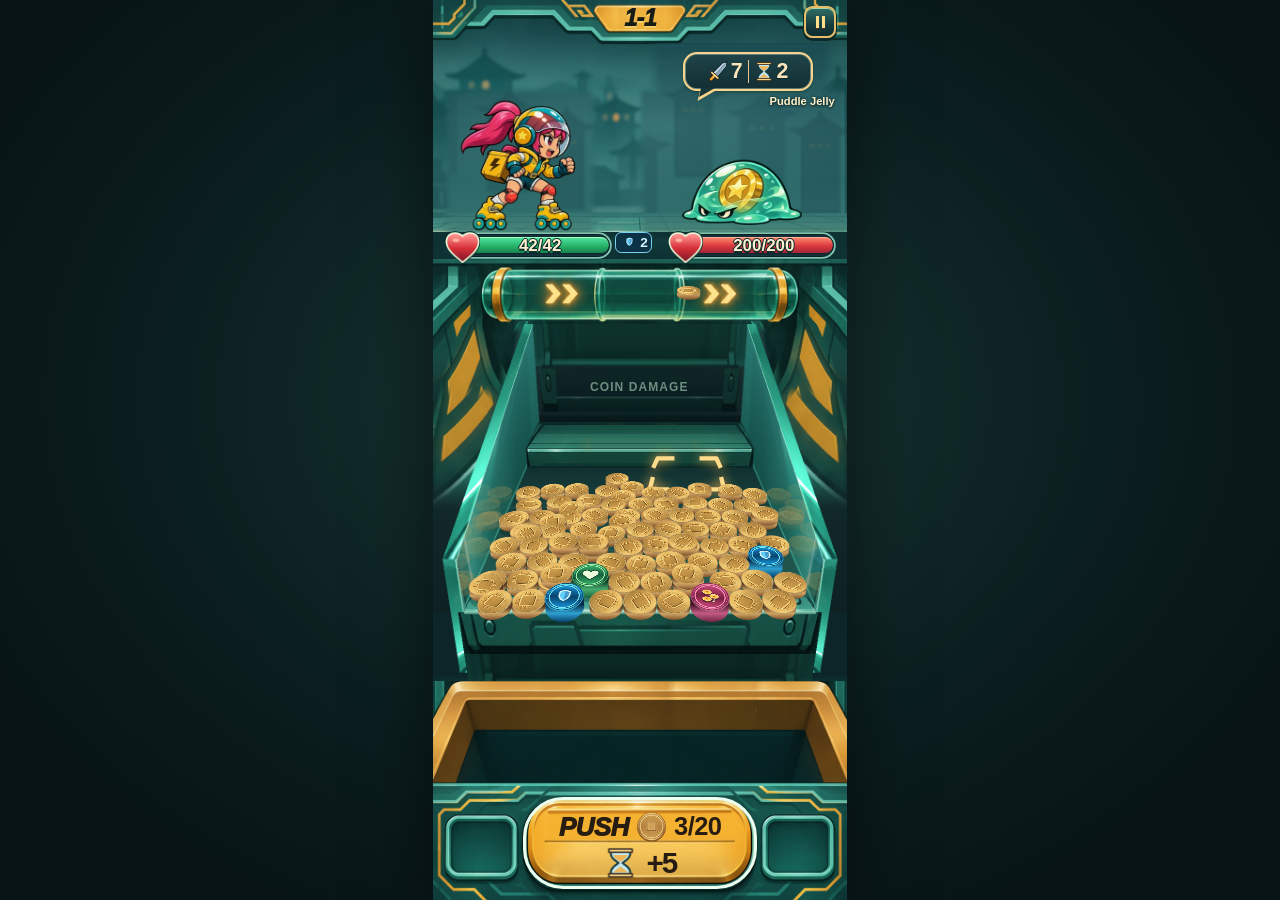
==== game/index.html @ 8923bd0d "Publish playable Jade Circuit prototype" ====
<!doctype html>
<html lang="en">
<head>
  <meta charset="utf-8">
  <meta name="viewport" content="width=device-width, initial-scale=1, viewport-fit=cover">
  <meta name="theme-color" content="#08282b">
  <title>Jade Circuit</title>
  <link rel="stylesheet" href="styles/frame.css">
  <link rel="stylesheet" href="styles/jade.css">
  <link rel="preload" as="image" href="assets/courier-running.webp" media="(prefers-reduced-motion: no-preference)">
  <script defer src="src/audio.js" data-music="tecnological_messup_v2_0"></script>
  <script defer src="src/board/board.js"></script>
  <script defer src="src/gear.js"></script>
  <script defer src="src/combat/combat.js"></script>
  <script defer src="src/talents.js"></script>
  <script defer src="src/loadout.js"></script>
  <script defer src="src/session.js"></script>
  <script defer src="src/view/jade-view.js"></script>
  <script defer src="src/main.js"></script>
</head>
<body>
  <div class="game-frame run-frame">
    <main id="game" aria-label="Jade Circuit coin pusher"></main>
    <button class="jade-pause" type="button" aria-label="Pause run" aria-haspopup="dialog" aria-controls="pause-panel" disabled>
      <span aria-hidden="true"></span>
    </button>
    <dialog id="pause-panel" aria-labelledby="pause-title">
      <header><h2 id="pause-title">Run paused</h2></header>
      <div class="pause-actions">
        <button class="pause-resume" type="button" autofocus>Resume run</button>
        <button type="button" data-sound-toggle aria-label="Game sound" aria-pressed="true">Sound on</button>
        <button class="pause-restart" type="button">Restart run</button>
        <a href="home.html">Return to homepage</a>
      </div>
    </dialog>
    <div class="run-loading" role="status" aria-label="Entering Jade Circuit" hidden>
      <div class="coin-rain" aria-hidden="true">
        <i style="--x: 4%; --size: 8cqw; --delay: 0ms; --fall: 1.1s; --drift: 5cqw"></i>
        <i style="--x: 53%; --size: 10cqw; --delay: 40ms; --fall: 0.95s; --drift: -4cqw"></i>
        <i style="--x: 28%; --size: 6cqw; --delay: 75ms; --fall: 1.22s; --drift: 6cqw"></i>
        <i style="--x: 79%; --size: 7cqw; --delay: 120ms; --fall: 1.07s; --drift: -5cqw"></i>
        <i style="--x: 15%; --size: 12cqw; --delay: 195ms; --fall: 0.98s; --drift: 4cqw"></i>
        <i style="--x: 64%; --size: 8cqw; --delay: 250ms; --fall: 1.15s; --drift: 7cqw"></i>
        <i style="--x: 92%; --size: 6cqw; --delay: 310ms; --fall: 1.02s; --drift: -3cqw"></i>
        <i style="--x: 38%; --size: 10cqw; --delay: 345ms; --fall: 0.94s; --drift: -5cqw"></i>
        <i style="--x: 72%; --size: 12cqw; --delay: 410ms; --fall: 1.14s; --drift: 4cqw"></i>
        <i style="--x: 7%; --size: 7cqw; --delay: 460ms; --fall: 0.99s; --drift: 7cqw"></i>
        <i style="--x: 46%; --size: 6cqw; --delay: 520ms; --fall: 1.08s; --drift: -4cqw"></i>
        <i style="--x: 84%; --size: 9cqw; --delay: 580ms; --fall: 0.96s; --drift: -4cqw"></i>
      </div>
      <span class="loading-caption" aria-hidden="true">Ready to push...</span>
      <b class="loading-percent" aria-hidden="true">0%</b>
    </div>
  </div>
  <noscript>Enable JavaScript to play Jade Circuit.</noscript>
</body>
</html>
---- game/styles/frame.css ----
body {
  --usable-height: calc(100vh - env(safe-area-inset-top) - env(safe-area-inset-bottom));
  display: grid;
  grid-template: minmax(0, 1fr) / minmax(0, 1fr);
  place-items: center;
  box-sizing: border-box;
  height: 100vh;
  margin: 0;
  padding: env(safe-area-inset-top) env(safe-area-inset-right) env(safe-area-inset-bottom) env(safe-area-inset-left);
}

@supports (height: 100dvh) {
  body {
    --usable-height: calc(100dvh - env(safe-area-inset-top) - env(safe-area-inset-bottom));
    height: 100dvh;
  }
}

.game-frame {
  position: relative;
  --cabinet-ratio: 440 / 956;
  width: min(100%, calc(var(--usable-height) * var(--cabinet-ratio)), 495px);
  aspect-ratio: var(--cabinet-ratio);
}
---- game/styles/jade.css ----
:root {
  color-scheme: dark;
  font-family: 'Trebuchet MS', Arial, sans-serif;
  background: #081618;
}

body:has(#game) {
  overflow: hidden;
  background: radial-gradient(ellipse at 50% 44%, #193835, #0b1e1f 52%, #081416 83%);
}

#game {
  height: 100%;
  box-shadow: 0 0 4rem #0008;
}

.jade-cabinet {
  position: relative;
  height: 100%;
  isolation: isolate;
  overflow: hidden;
  container-type: inline-size;
  background: #0e3134;
  color: #fff1cf;
  user-select: none;
  -webkit-user-select: none;
}

.jade-art, .jade-fighter, .jade-playfield { position: absolute; pointer-events: none; }
.jade-art { inset-inline: 0; background-size: 100% 100%; }
.jade-arena { top: 4.6025%; height: 21.1297%; background-image: url('../assets/arena.png'); }
.jade-crown { top: 0; height: 4.8117%; background-image: url('../assets/crown.png'); }
.jade-feeder { top: 28.7657%; height: 7.3222%; background-image: url('../assets/feeder.png'); }
.jade-walls { top: 35.8787%; height: 39.8536%; background-image: url('../assets/cabinet-shell.png'); }
.jade-trough { top: 75.6276%; height: 11.8201%; background-image: url('../assets/trough.png'); }
.jade-controls { top: 87.3431%; height: 12.6569%; z-index: 3; background-image: url('../assets/controls.png'); }
.jade-playfield { inset: 0; width: 100%; height: 100%; z-index: 2; }

.jade-stage {
  position: absolute;
  inset: .58% 38.8% auto;
  text-align: center;
  font-size: 5.65cqw;
  color: #171c16;
  font-weight: 1000;
  font-style: italic;
  letter-spacing: -.03em;
  line-height: 1.17;
  text-shadow: 0 .07em #fff2a463;
}

.jade-fighter { object-fit: contain; transform-origin: 50% 93%; }
.jade-courier { top: 10.6695%; left: 4.5455%; width: 32.7273%; aspect-ratio: 1; }
.jade-courier img { display: block; width: 100%; height: 100%; }
.jade-courier.jade-fighter-out { background: url('../assets/courier-still.webp') center / contain no-repeat; }
.jade-courier.jade-fighter-out img { visibility: hidden; }
.jade-qilin { top: 10.7741%; left: 52.2727%; width: 45.9091%; }
.jade-fighter-out { opacity: .66; filter: saturate(.53); }

/* Mirror the next stretch of skyline to join the rooftops at the seam. */
.jade-arena::after {
  content: '';
  position: absolute;
  inset: 0 -100% 0 100%;
  background: inherit;
  transform: scaleX(-1);
}
.jade-stage-two .jade-arena { transform: translateX(-100%); }
.jade-arriving-qilin { display: none; top: 10.7741%; left: 52.2727%; width: 45.9091%; }
.jade-small-monster { left: 60%; top: 12%; width: 29%; height: 13%; object-position: center bottom; }
.jade-horn-light { top: 10.7741%; left: 52.2727%; width: 45.9091%; filter: brightness(1.9) saturate(1.8); clip-path: polygon(10% 30%, 13% 20%, 30% 8%, 41% 0, 37% 12%, 25% 24%, 19% 31%); mask-image: linear-gradient(110deg, black calc(44% - var(--unlit) * .5), transparent calc(51% - var(--unlit) * .5)); }
.jade-enemy-caption { position: absolute; top: 10.55%; right: 3%; max-width: 49%; color: #fff2cb; font-weight: bold; font-size: 2.7cqw; text-shadow: 0 1px 3px #102a2a, 0 0 3px #102a2a; }
.jade-travelling .jade-enemy-caption, .jade-travelling .jade-horn-light { visibility: hidden; }
.jade-board-shake { animation: jade-board-jolt .4s ease-out; }
@keyframes jade-board-jolt { 15%, 55% { transform: translateX(-1.2%); } 35%, 75% { transform: translateX(1%); } }
@media (prefers-reduced-motion: reduce) { .jade-board-shake { animation: none; } }
.jade-travelling { --journey-time: 1.55s; }
.jade-travelling .jade-arena { animation: jade-scroll-road var(--journey-time) ease-in-out both; }
.jade-travelling .jade-courier { animation: jade-skate var(--journey-time) ease-in-out both; }
.jade-travelling .jade-qilin { animation: jade-leave-enemy var(--journey-time) ease-out both; }
.jade-travelling .jade-arriving-qilin { display: block; animation: jade-arrive var(--journey-time) ease-out both; }
.jade-travelling :is(.jade-enemy-health, .jade-intent, .jade-readiness) { visibility: hidden; }

@keyframes jade-scroll-road {
  0%, 8% { transform: translateX(0); }
  94%, 100% { transform: translateX(-100%); }
}
@keyframes jade-skate {
  0%, 100% { transform: none; }
  48% { transform: translateX(42%); }
}
@keyframes jade-leave-enemy {
  from { opacity: .66; }
  23%, to { opacity: 0; transform: translate(-14%, 6%) rotate(6deg); }
}
@keyframes jade-arrive {
  0%, 54% { transform: translateX(115%); }
  94%, 100% { transform: none; }
}
@media (prefers-reduced-motion: reduce) {
  .jade-travelling { --journey-time: .25s; }
  .jade-travelling :is(.jade-arena, .jade-courier, .jade-qilin) { animation: none; }
  .jade-travelling .jade-qilin { visibility: hidden; }
  .jade-travelling .jade-arriving-qilin { animation-name: jade-fade-in; }
}
@keyframes jade-fade-in {
  from { opacity: 0; }
  to { opacity: 1; }
}

.jade-vitals {
  position: absolute;
  inset: 25.6276% 2.8% auto;
  height: 3.1381%;
  display: flex;
  justify-content: space-between;
  background: linear-gradient(180deg, transparent 15%, #17444377 35%, transparent 90%);
  z-index: 3;
}

.jade-health { width: 42.8%; position: relative; }
.jade-health > img { position: absolute; inset: -4% auto auto 0; width: 21%; z-index: 1; }
.jade-health-track {
  position: absolute;
  inset: 12% 1% 8% 9%;
  display: grid;
  place-items: center;
  overflow: hidden;
  isolation: isolate;
  background: #0d292e;
  border: .47cqw solid #071e24;
  border-radius: 999px;
  box-shadow: 0 0 0 .42cqw #81c5af, inset 0 0 0 .4cqw #15313a, 0 .52cqw .52cqw #071d24aa;
  font-size: 4.1cqw;
  font-weight: 900;
  line-height: 1;
  text-shadow: 0 .1em #092b2c, 0 -.055em #092b2c, -.06em 0 #092b2c, .06em 0 #092b2c;
}
.jade-health-track span { position: relative; padding-left: 7%; }
.jade-health-fill {
  position: absolute;
  inset: 11% auto 11% 0;
  box-sizing: border-box;
  width: var(--health, 0%);
  border-radius: 999px;
  border-block-start: .2cqw solid #9dffba;
  background: linear-gradient(#50df9e, #29b86d 48%, #18824d);
  transition: width 180ms ease;
}
.jade-enemy-health .jade-health-fill { border-block-start-color: #ffb29c; background: linear-gradient(#ff8269, #da3b40 52%, #a42436); }
.jade-shield {
  position: absolute;
  left: 43.7%;
  top: 5%;
  display: flex;
  align-items: center;
  gap: .12em;
  min-width: 7.8%;
  justify-content: center;
  padding: 0 .5cqw;
  background: #0b3247e8;
  border: .28cqw solid #7ad3ef;
  border-radius: 1.5cqw;
  color: #d8f5ff;
  font-size: 3.3cqw;
  font-weight: 900;
  white-space: nowrap;
}
.jade-shield img { width: 4.6cqw; }

.jade-intent {
  position: absolute;
  top: 5.75%;
  right: 8.15%;
  min-width: 31.55%;
  height: 4.4%;
  box-sizing: border-box;
  display: flex;
  align-items: center;
  justify-content: center;
  gap: .54cqw;
  padding: 0 1.55cqw;
  border: .58cqw solid #f8d38a;
  border-radius: 3.4cqw;
  background: linear-gradient(#1e4348, #122f34);
  box-shadow: inset 0 0 0 .2cqw #75918b, 0 .35cqw .6cqw #09282c6b;
  color: #fae4b9;
  font-size: 5.15cqw;
  font-weight: 900;
  line-height: 1;
  font-variant-numeric: tabular-nums;
  text-shadow: 0 .065em #0b252b;
}
.jade-intent::before, .jade-intent::after { content: ''; position: absolute; left: 11%; top: 100%; }
.jade-intent::before { border: solid transparent; border-width: 2.9cqw 4.5cqw 0 0; border-top-color: #f8d38a; transform: skewX(-13deg); }
.jade-intent::after { left: 12.1%; top: 96%; border: solid transparent; border-width: 2.25cqw 3.6cqw 0 0; border-top-color: #17383b; transform: skewX(-13deg); }
.jade-intent img { height: 72%; width: 5cqw; object-fit: contain; }
.jade-intent i { height: 64%; width: .3cqw; background: #e7c78b; margin: 0 .65cqw; }
.jade-intent-soon { background: linear-gradient(#78443a, #442825); border-color: #ffda8b; }
.jade-intent-soon::after { border-top-color: #482b29; }

.jade-readiness { position: absolute; inset: 11% 50% 74% 5%; pointer-events: none; z-index: 2; }
.jade-readiness::after { content: ''; position: absolute; opacity: 0; }
.jade-readiness[data-attack='railgun']::after, .jade-readiness[data-attack='railgun-spent']::after {
  opacity: 1;
  top: 51%; left: 69%; width: 22%; height: 7%;
  border-radius: 999px;
  background: linear-gradient(#f1feff, #61dfff);
  border: 1px solid #192d46;
  box-shadow: 0 0 1.7cqw #36d6ff, inset 0 -.6cqw #1888ed;
  transform: rotate(-9deg);
}
.jade-readiness[data-attack='railgun-spent']::after { box-shadow: inset 0 -.6cqw #167d9d; opacity: .56; }
.jade-readiness[data-attack='orbit']::after {
  opacity: 1;
  width: 19%; height: 8%; top: 17%; left: 68%;
  border-radius: 100%;
  background: radial-gradient(ellipse, #122b32 23%, #f4d072 29%, #69fff1 45%, #235a79 58%, #9df9fe 70%);
  box-shadow: 0 0 1.4cqw #a4ffed;
  animation: jade-orbit-ready 1.4s ease-in-out infinite alternate;
}
.jade-readiness[data-attack='counter']::after {
  opacity: 1;
  top: 66%; left: 70%; width: 39%; height: 5%;
  border-radius: 0 70% 18% 0;
  transform: rotate(-40deg);
  background: #e5fdff;
  box-shadow: 0 0 .7cqw #c3fcff, 0 0 1.8cqw .45cqw #48eaf0;
}

.jade-push {
  position: absolute;
  z-index: 4;
  top: 88.88%;
  left: 22.5%;
  width: 55%;
  height: 9.6%;
  display: grid;
  grid-template-rows: 1fr .9fr;
  place-items: center;
  padding: 1.8% 1% 1.45%;
  border: 0;
  border-radius: 9cqw;
  background: transparent;
  color: #271c11;
  font: inherit;
  font-weight: 900;
  font-variant-numeric: tabular-nums;
  letter-spacing: -.035em;
  line-height: 1;
  cursor: pointer;
  touch-action: none;
  -webkit-tap-highlight-color: transparent;
}
.jade-push-main, .jade-push-income { display: flex; align-items: center; justify-content: center; gap: .33em; white-space: nowrap; }
.jade-push-main { font-size: var(--push-main-size, 6.15cqw); }
.jade-push-main strong { font-size: 1.02em; font-weight: 1000; font-style: italic; }
.jade-push-main img { width: 1.12em; height: 1.12em; filter: drop-shadow(0 .06em #86541d); }
.jade-push-income { font-size: 7.15cqw; letter-spacing: -.07em; }
.jade-push-income img { width: 1.11em; height: 1.11em; }
.jade-push:hover:not([aria-disabled='true']) { background-color: #fff5be25; }
.jade-push:focus-visible { outline: .75cqw solid #edfff0; outline-offset: .17cqw; }
.jade-push[aria-disabled='true'] { cursor: default; }
.jade-cabinet[data-phase='inserting'] .jade-push { box-shadow: inset 0 1.5cqw 3cqw #9a491663, inset 0 0 0 .55cqw #fff0b08c; background-color: #87401330; }

.jade-tally {
  position: absolute;
  z-index: 4;
  top: 40.15%;
  left: 28.9%;
  width: 41.8%;
  height: 5.65%;
  display: grid;
  align-items: center;
  overflow: hidden;
  box-sizing: border-box;
  border-radius: .7cqw;
  background: radial-gradient(circle at 50% 35%, #1a3e3d54, #041b2080);
  color: #fed989;
  font-variant-numeric: tabular-nums;
  white-space: nowrap;
  pointer-events: none;
  text-align: center;
}
.jade-tally[data-state='idle'] { background: transparent; }
.jade-tally-idle, .jade-tally-operands span, .jade-tally-equation {
  font-size: 2.9cqw;
  font-weight: 900;
  letter-spacing: .09em;
  line-height: 1;
}
.jade-tally-idle { display: none; color: #a2c8b2; opacity: .65; }
.jade-tally[data-state='idle'] .jade-tally-idle { display: block; }
.jade-tally-operands, .jade-tally-result { display: none; }
.jade-tally[data-state='counting'] .jade-tally-operands,
.jade-tally[data-state='merging'] .jade-tally-operands {
  display: grid;
  grid-template-columns: repeat(2, minmax(0, 1fr));
}
.jade-tally-operands > div { display: grid; gap: .6cqw; justify-items: center; }
.jade-tally-operands span { color: #c7dfcf; }
.jade-tally-operands strong {
  font-size: 6.45cqw;
  font-weight: 900;
  line-height: .95;
  letter-spacing: -.04em;
  text-shadow: 0 .2cqw #392622, 0 0 1.55cqw #ffb64952;
}
.jade-tally-base strong { scale: calc(1 + .13 * var(--impact, 0)); }
.jade-tally-combo strong { color: #b7f0d5; }
.jade-tally[data-tier='1.5'] .jade-tally-combo strong,
.jade-tally[data-tier='2'] .jade-tally-combo strong { color: #ffe3a1; }
.jade-tally[data-state='merging'] .jade-tally-combo strong {
  z-index: 1;
  transform: translate(var(--dock-x, 0), var(--dock-y, 0));
  color: #fff2b4;
  text-shadow: 0 .32cqw #26170c, 0 0 1.8cqw #ffd470;
}
.jade-tally[data-state='result'] .jade-tally-result {
  display: grid;
  gap: .55cqw;
  justify-items: center;
}
.jade-tally-equation { color: #dbebd8; letter-spacing: .035em; }
.jade-tally-total {
  color: #ffe8aa;
  font-size: 8.3cqw;
  font-weight: 900;
  line-height: .87;
  text-shadow: 0 .22cqw #4c321a, 0 0 1.75cqw #e3a43e88;
  animation: jade-tally-hit .24s ease-out both;
}
.jade-tally-flights { position: absolute; inset: 0; z-index: 5; pointer-events: none; }
.jade-tally-credit {
  position: absolute;
  transform: translate(-50%, -50%);
  color: #fff0a7;
  font-size: 5.5cqw;
  font-weight: 900;
  line-height: 1;
  white-space: nowrap;
  text-shadow: -.28cqw 0 #503118, .28cqw 0 #503118, 0 .34cqw #503118, 0 -.23cqw #503118, 0 0 1.65cqw #ffc653;
}
.jade-tally-credit::before {
  content: '';
  position: absolute;
  z-index: -1;
  top: 52%;
  right: 55%;
  width: 9cqw;
  height: .56cqw;
  border-radius: 99px;
  transform-origin: right center;
  transform: rotate(var(--trail-turn, 0));
  background: linear-gradient(90deg, transparent, #ffe192cc);
}

@keyframes jade-tally-hit {
  from { transform: scale(1.26); filter: brightness(1.27); }
  to { transform: scale(1); filter: brightness(1); }
}

.jade-dialog {
  position: absolute;
  z-index: 8;
  top: 47.1%;
  inset-inline: 4.8%;
  padding: 3.25cqw;
  background: linear-gradient(145deg, #183d41fc, #102b35fd 72%);
  border: .43cqw solid #87bbae;
  border-radius: 3.8cqw;
  box-shadow: 0 1.4cqw 4.5cqw #02161ce0, inset 0 0 0 .55cqw #0d262d, inset 0 .8cqw #41696096;
}
.jade-dialog h2 { margin: 0; color: #ffe0a5; font-size: 5.9cqw; line-height: 1.03; letter-spacing: -.035em; }
.jade-dialog-note { color: #9fc9c5; font-size: 3.15cqw; margin: 1.2cqw 0 2.4cqw; }
.jade-offer-list { display: grid; gap: 1.45cqw; }
.jade-offer {
  display: grid;
  grid-template-columns: 13.3cqw minmax(0, 1fr) 3.4cqw;
  align-items: center;
  width: 100%;
  min-height: 16.15cqw;
  padding: .95cqw 1.15cqw;
  gap: 2cqw;
  border: .3cqw solid #4c827d;
  border-radius: 2.35cqw;
  background: linear-gradient(128deg, #2c5557, #173944);
  color: #e9f3df;
  font: inherit;
  text-align: left;
  cursor: pointer;
  touch-action: manipulation;
}
.jade-offer:hover { background: linear-gradient(128deg, #3d696a, #245262); border-color: #8ad8c5; }
.jade-offer:focus-visible, .jade-replay:focus-visible { outline: .55cqw solid #ffe19b; outline-offset: .2cqw; }
.jade-card-description { display: grid; gap: .28cqw; }
.jade-card-description strong { color: #ffe6b1; font-size: 4.18cqw; line-height: 1.05; }
.jade-card-description small { color: #a6e8d1; font-size: 2.95cqw; font-weight: 800; }
.jade-card-description > span { font-size: 2.95cqw; color: #d6e8df; line-height: 1.13; }
.jade-card-arrow { color: #a8d3c5; font-size: 5.8cqw; }
.jade-card-art { position: relative; display: block; height: 12.8cqw; overflow: hidden; border-radius: 1.8cqw; box-shadow: inset 0 0 0 .25cqw #78d9c88c; }
.jade-card-art::before, .jade-card-art::after { content: ''; position: absolute; display: block; }
.jade-card-railgun { background: radial-gradient(ellipse at 70% 32%, #447e9e, #19364a 58%, #10252f); }
.jade-card-railgun::before { width: 81%; height: 25%; left: 14%; top: 41%; transform: rotate(-28deg); background: linear-gradient(#19447f, #e6ffff 33%, #71e6ff 57%, #2176ae); border-radius: 999px; box-shadow: 0 0 2cqw #57cfff; }
.jade-card-railgun::after { width: 38%; height: 37%; left: 12%; top: 47%; transform: rotate(-28deg); border-radius: 27% 14% 14% 20%; background: linear-gradient(#e5c177, #94734c 43%, #4e5062 49%, #172b3b); border: .22cqw solid #0a1829; }
.jade-card-orbit { background: radial-gradient(ellipse at 50% 48%, #346371, #17344a 69%); }
.jade-card-orbit::before { width: 70%; height: 39%; left: 12%; top: 32%; transform: rotate(-34deg); border-radius: 100%; background: radial-gradient(ellipse, #163f5e 28%, #62d8ce 31%, #c9fcf1 41%, #2d6582 51%, #ffda8a 64%, #5cb6c8 70%); box-shadow: 0 0 1.3cqw #73ebf0; }
.jade-card-orbit::after { width: 83%; height: 53%; left: 15%; top: 27%; transform: rotate(-40deg); border-top: .21cqw solid #9ae5ed82; border-bottom: .22cqw solid #e1fffa; border-radius: 100%; }
.jade-card-counter { background: radial-gradient(ellipse at 46% 48%, #3c8a82, #173546 67%); }
.jade-card-counter::before { width: 78%; height: 20%; left: 13%; top: 41%; transform: rotate(-43deg); border-radius: 12% 70% 12% 10%; background: linear-gradient(#90e5fa, #e7ffff 47%, #41a6cb 55%, #78fff8); box-shadow: 0 0 1.75cqw #3bd0ea; }
.jade-card-counter::after { width: 14%; height: 40%; left: 28%; top: 42%; transform: rotate(-43deg); border-radius: .3cqw; background: linear-gradient(90deg, #8e632d, #f1ba5d 40%, #fff0a1 54%, #b5823d); }
.jade-result { display: grid; gap: 2.5cqw; text-align: center; justify-items: center; inset-inline: 12%; padding: 4cqw; }
.jade-replay { min-width: 44%; padding: 2cqw 4.2cqw; border: .38cqw solid #ffe7a9; border-radius: 2cqw; color: #302719; background: linear-gradient(#ffe19a, #edae4a); font: 900 4.35cqw/1 'Trebuchet MS', Arial, sans-serif; cursor: pointer; touch-action: manipulation; }

.jade-duel-effects { position: absolute; inset: 0; z-index: 5; pointer-events: none; overflow: hidden; }
.jade-effect { position: absolute; pointer-events: none; font-weight: 900; white-space: nowrap; }
.jade-enemy-number, .jade-hero-number { top: 19%; left: 71%; color: #fff3c6; font-size: 7cqw; text-shadow: 0 .12em #6b3038, -.07em 0 #522129, .07em 0 #522129; animation: jade-float-number .85s ease-out both; }
.jade-hero-number { left: 15%; color: #ffe0c0; }
.jade-stagger-text, .jade-counter-text, .jade-orbit-text { left: 62%; top: 16.8%; font-size: 4.1cqw; color: #f7e387; }
.jade-counter-text { top: 19%; color: #e4fffe; }
.jade-orbit-text { color: #a9f9dd; }
.jade-token-result { top: 81.2%; transform: translateX(-50%); font-size: 4cqw; color: #fbd9a0; text-shadow: 0 .12em #33271e, 0 0 .3em #130f0d; animation: jade-token-float .9s ease-out both; }
.jade-token-heal { color: #abf7bf; }
.jade-token-guard { color: #b4edff; }
.jade-token-shower { color: #ffafd2; }
.jade-strike-wave, .jade-enemy-wave, .jade-counter-flash { top: 18.2%; height: 2.8%; width: 21%; border-top: .85cqw solid #fff4ba; border-radius: 50%; filter: drop-shadow(0 0 .85cqw #ffba42); animation: jade-strike-travel .34s ease-out both; }
.jade-enemy-wave { border-top-color: #ffc57c; filter: drop-shadow(0 0 .85cqw #f27e6a); animation: jade-enemy-travel .4s ease-out both; }
.jade-counter-flash { border-width: 1.25cqw; border-top-color: #d4ffff; filter: drop-shadow(0 0 1.4cqw #69fff4); }
.jade-rail-beam { top: 19.2%; left: 32%; height: 1.05%; width: 45%; border-radius: 2cqw 60% 60% 2cqw; transform-origin: left center; background: linear-gradient(#55ecff, #f0ffff 38%, #fffdec 56%, #76e2ff); box-shadow: 0 0 1.6cqw #44eafd, 0 0 3.5cqw #60c8ff; animation: jade-beam .49s ease-out both; }
.jade-blade-flight { top: 19%; width: 10%; height: 1%; border-radius: 50%; background: radial-gradient(ellipse, #234151 23%, #9ef6e1 34%, #ddfff0 48%, #fadb80 54%, #31b6c8 69%); box-shadow: 0 0 1.5cqw #7be5e1; animation: jade-blade .5s ease-out both; }
.jade-fighter-lunge { animation: jade-lunge .34s ease-out both; }
.jade-fighter-hit { animation: jade-hit .32s .12s ease-out both; }
.jade-fighter-charge { animation: jade-charge .38s ease-out both; }
.jade-fighter-recoil { animation: jade-recoil .38s .12s ease-out both; }

@keyframes jade-lunge { 46% { transform: translate(11%, -1%) rotate(-3deg); } }
@keyframes jade-hit { 45% { transform: translateX(4%); filter: brightness(1.45) saturate(.6); } }
@keyframes jade-charge { 41% { transform: translateX(-6%) rotate(2deg); } }
@keyframes jade-recoil { 47% { transform: translateX(-9%) rotate(-5deg); filter: brightness(1.3) saturate(.55); } }
@keyframes jade-orbit-ready { from { transform: translate(-100%, 0) rotate(-27deg); } to { transform: translate(40%, 165%) rotate(16deg); } }
@keyframes jade-strike-travel { from { left: 28%; opacity: 0; transform: rotate(-20deg) scale(.7); } 32% { opacity: 1; } to { left: 64%; opacity: 0; transform: rotate(-28deg) scale(1.33); } }
@keyframes jade-enemy-travel { from { left: 62%; opacity: 0; transform: rotate(19deg) scale(.7); } 40% { opacity: 1; } to { left: 15%; opacity: 0; transform: rotate(14deg) scale(1.3); } }
@keyframes jade-beam { from { opacity: 0; transform: scaleX(.04) rotate(-1deg); } 30% { opacity: 1; transform: scaleX(1) rotate(-1deg); } to { opacity: 0; transform: scale(1,.15) rotate(-1deg); } }
@keyframes jade-blade { from { left: 30%; opacity: .3; transform: rotate(-35deg); } 40% { opacity: 1; } to { left: 77%; opacity: 0; transform: translateY(-95%) rotate(45deg); } }
@keyframes jade-float-number { from { opacity: 0; transform: translateY(16%) scale(.85); } 27%, 63% { opacity: 1; } to { opacity: 0; transform: translateY(-85%); } }
@keyframes jade-token-float { from { opacity: .6; transform: translate(-50%, 10%); } 33%, 64% { opacity: 1; } to { opacity: 0; transform: translate(-50%, -155%); } }

.jade-sr { position: absolute; width: 1px; height: 1px; overflow: hidden; clip-path: inset(50%); white-space: nowrap; }
.jade-cabinet [hidden] { display: none; }

@media (prefers-reduced-motion: reduce) {
  .jade-fighter, .jade-readiness::after, .jade-tally-total { animation: none; }
  .jade-health-fill { transition: none; }
  .jade-effect { animation-duration: .28s; animation-delay: 0s; }
}

.jade-pause {
  position: absolute; z-index: 8; top: 0; right: 1.2%;
  width: max(44px, 10%); height: max(44px, 4.8%);
  display: grid; place-items: center; border: 0; padding: 0; background: transparent;
  color: #ffdf8b; cursor: pointer; touch-action: manipulation;
}
.jade-pause span {
  width: 72%; aspect-ratio: 1; box-sizing: border-box;
  display: grid; place-items: center; border: 2px solid #e6bd68; border-radius: 27%;
  background: linear-gradient(#326e67, #153c3c 62%, #0e2c31);
  box-shadow: inset 0 1px #9ad7b3, 0 2px 0 1px #0c292b;
}
.jade-pause span::before {
  content: ''; width: 32%; height: 45%; box-sizing: border-box;
  border-inline: .26em solid currentColor; filter: drop-shadow(0 1px #582e11);
}
#pause-panel {
  box-sizing: border-box; width: min(82vw, 36dvh, 350px); max-height: 90dvh;
  padding: 0; overflow: auto; border: 2px solid #cba966; border-radius: 16px;
  background: linear-gradient(145deg, #245956, #102e33 75%); color: #ffebbc;
  box-shadow: 0 0 0 3px #102f31, inset 0 0 0 3px #58968a, 0 10px 32px #031618aa;
}
#pause-panel::backdrop { background: #041719b8; }
#pause-panel header {
  padding: 17px 10px 16px; text-align: center;
  background: url('../assets/crown.png') center / 100% 100% no-repeat;
}
#pause-panel h2 {
  margin: 0 auto; width: fit-content; padding: 4px 16px;
  border: 1px solid #ffe7a9; border-radius: 6px; background: linear-gradient(#ffe19a,#edae4a);
  color: #302719; font: italic 900 clamp(20px, 4.8vmin, 26px)/1.1 'Trebuchet MS', Arial, sans-serif;
}
.pause-actions { display: grid; gap: 10px; padding: 14px 8% 22px; }
.pause-actions > * {
  box-sizing: border-box; display: grid; place-items: center; min-height: 44px; padding: 8px;
  border: 1px solid #83b5a6; border-radius: 8px; color: #edf5df;
  background: linear-gradient(#315d58, #183a3b); box-shadow: inset 0 1px #ffffff24, 0 2px #091e20;
  font: 900 16px/1.2 'Trebuchet MS', Arial, sans-serif; text-align: center; text-decoration: none;
  cursor: pointer; touch-action: manipulation;
}
.pause-actions .pause-resume { color: #342817; background: linear-gradient(#ffe19a,#edae4a); border-color: #ffe7a9; }
.pause-actions > :active { transform: translateY(1px); }
.jade-pause:focus-visible, .pause-actions > :focus-visible { outline: 3px solid #ffedac; outline-offset: 2px; }
.run-frame:has(#pause-panel[open]) .jade-cabinet *,
.run-frame:has(#pause-panel[open]) .jade-cabinet *::after { animation-play-state: paused; }

.run-loading {
  position: absolute; inset: 0; z-index: 20;
  overflow: hidden; container-type: inline-size;
  background: black; color: white;
  font: 700 1rem/1.2 Arial, sans-serif;
  text-align: center; user-select: none;
}
.run-loading[hidden] { display: none; }
.coin-rain {
  position: absolute; inset: 0; overflow: hidden;
  pointer-events: none; container-type: size;
}
.coin-rain i {
  position: absolute; top: 0; left: var(--x);
  width: var(--size); aspect-ratio: 1;
  animation: entry-coin-fall var(--fall) cubic-bezier(.32,.12,.64,.94) var(--delay) infinite both;
}
.coin-rain i::after {
  content: ''; display: block; height: 100%;
  background: url('../assets/rally/coin.webp') center / contain no-repeat;
  animation: entry-coin-spin .64s linear infinite;
  animation-delay: calc(0s - var(--delay));
}
@keyframes entry-coin-fall {
  from { transform: translate(-50%, -105%); }
  to { transform: translate(calc(-50% + var(--drift)), 101cqh); }
}
@keyframes entry-coin-spin {
  0% { transform: rotate(-16deg) scaleX(1); }
  50% { transform: rotate(12deg) scaleX(.20); }
  100% { transform: rotate(-16deg) scaleX(1); }
}
.loading-caption, .loading-percent {
  position: absolute; inset-inline: 0; font-size: 4cqw;
  text-shadow: 0 1px 3px black, 0 0 1cqw black;
}
.loading-caption { top: 58%; }
.loading-percent { bottom: 8%; font-variant-numeric: tabular-nums; }
@media (prefers-reduced-motion: reduce) {
  .coin-rain { display: none; }
}

.jade-intent img.jade-skill-icon { width: 8cqw; height: 96%; }
.jade-enemy-ward {
  position: absolute; right: 3%; bottom: 74.4%; width: 12.5%; z-index: 3;
  filter: drop-shadow(0 .4cqw .4cqw #071d24aa);
}
.jade-travelling .jade-enemy-ward { visibility: hidden; }
.jade-hazard-layer { position: absolute; inset: 0; z-index: 3; pointer-events: none; }
.jade-hazard-marker {
  position: absolute; width: max(32px, 9cqw); height: max(32px, 8cqw);
  transform: translate(-50%, -50%); pointer-events: auto; touch-action: manipulation;
  padding: 0; border: 0; background: transparent; cursor: pointer;
  --hazard-light: #ffcb53;
}
.jade-hazard-marker[data-kind="static"] { --hazard-light: #e3a6ff; }
.jade-hazard-marker::before {
  content: ''; position: absolute; inset: 23% 7%; border-radius: 50%;
  border: .45cqw dashed var(--hazard-light); box-shadow: 0 0 1.2cqw var(--hazard-light);
  animation: jade-spark-arc 1.1s ease-in-out infinite alternate;
}
.jade-hazard-marker[data-kind="static"]::before {
  border-style: solid; animation: jade-static-pulse 1.3s ease-out infinite;
}
.jade-hazard-marker::after {
  content: '!'; position: absolute; right: 0; top: -9%; width: 3.5cqw; height: 3.5cqw;
  display: grid; place-items: center; border-radius: 50%;
  background: var(--hazard-light); color: #23182c; border: .4cqw solid #291e2a;
  font: 1000 3cqw/1 Arial, sans-serif; box-shadow: 0 .2cqw .4cqw #061810;
}
.jade-hazard-marker:focus-visible { outline: .5cqw solid white; border-radius: 50%; }
.jade-hazard-tip {
  position: absolute; z-index: 6; width: 60%; box-sizing: border-box;
  transform: translate(-50%, calc(-100% - 6cqw)); pointer-events: none;
  padding: 2cqw 2.6cqw; border: .4cqw solid #ffcb53; border-radius: 2cqw;
  background: #19272bf5; color: #fff5dc; font: 700 3.25cqw/1.35 Arial, sans-serif;
  box-shadow: 0 1cqw 2cqw #07181dbb;
}
.jade-hazard-tip[data-kind="static"] { border-color: #e3a6ff; }
@keyframes jade-spark-arc {
  to { transform: rotate(-12deg) scaleX(1.12); box-shadow: 0 0 2cqw #fff6b7; }
}
@keyframes jade-static-pulse {
  from { transform: scale(.85); opacity: 1; }
  to { transform: scale(1.3); opacity: .35; }
}
@media (prefers-reduced-motion: reduce) {
  .jade-hazard-marker[data-kind]::before { animation: none; }
}
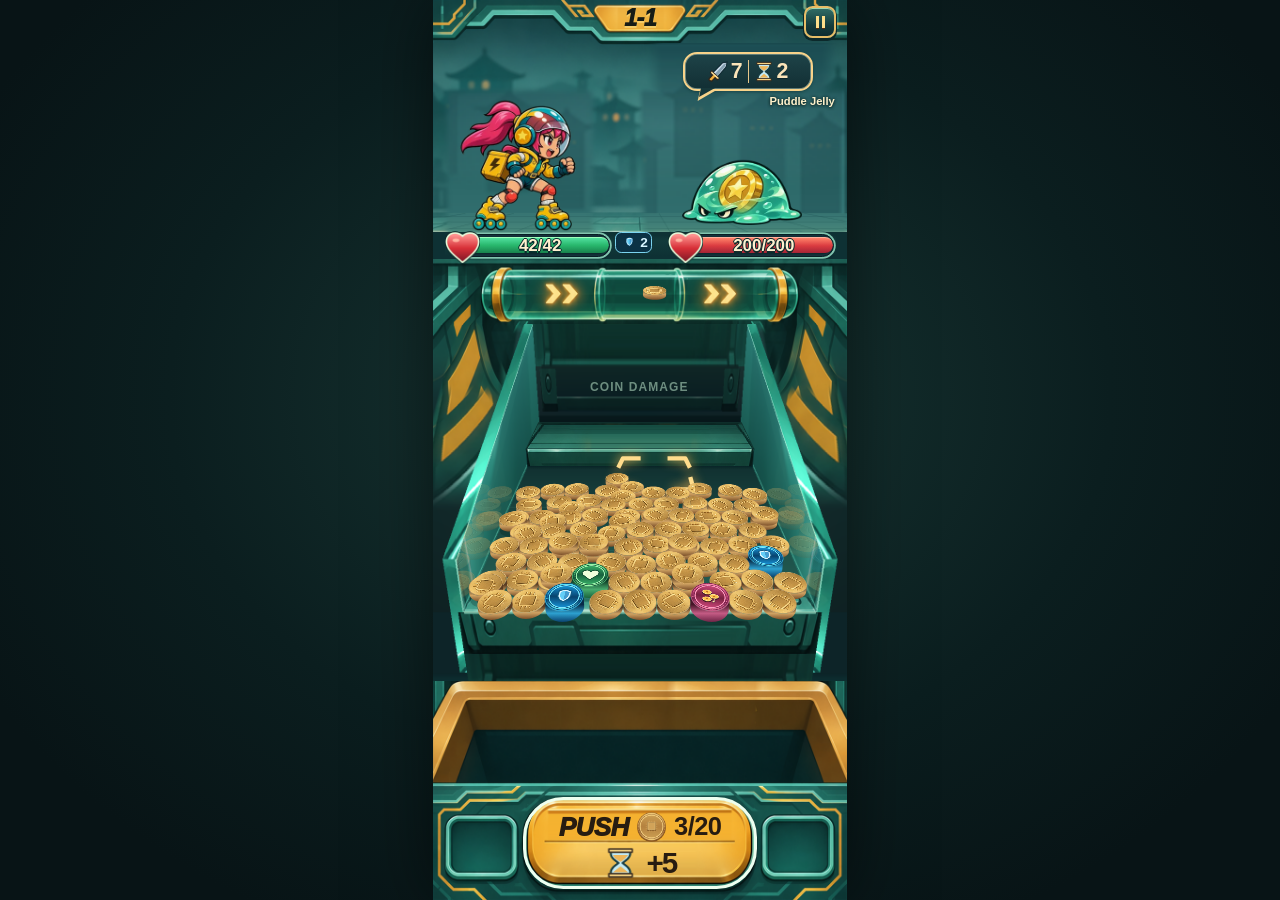
==== commit 137d201c: "Publish between-fight upgrades, circular coin tower and Hail Mary impact" ====
--- a/game/index.html
+++ b/game/index.html
@@ -11,6 +11,7 @@
   <script defer src="src/audio.js" data-music="tecnological_messup_v2_0"></script>
   <script defer src="src/board/board.js"></script>
   <script defer src="src/gear.js"></script>
+  <script defer src="src/combat/run-upgrades.js"></script>
   <script defer src="src/combat/combat.js"></script>
   <script defer src="src/talents.js"></script>
   <script defer src="src/loadout.js"></script>
--- a/game/styles/jade.css
+++ b/game/styles/jade.css
@@ -72,6 +72,22 @@
 .jade-enemy-caption { position: absolute; top: 10.55%; right: 3%; max-width: 49%; color: #fff2cb; font-weight: bold; font-size: 2.7cqw; text-shadow: 0 1px 3px #102a2a, 0 0 3px #102a2a; }
 .jade-travelling .jade-enemy-caption, .jade-travelling .jade-horn-light { visibility: hidden; }
 .jade-board-shake { animation: jade-board-jolt .4s ease-out; }
+.jade-cabinet-quake { animation: jade-cabinet-quake .32s ease-out; }
+@keyframes jade-cabinet-quake {
+  10% { translate: -.8% .45%; }
+  28% { translate: .75% -.35%; }
+  47% { translate: -.5% .23%; }
+  68% { translate: .3% -.12%; }
+  85% { translate: -.13% .06%; }
+}
+.jade-impact-ring { position: absolute; width: 37cqw; height: 12cqw; border: .65cqw solid #ffe1a1;
+  border-radius: 50%; translate: -50% -50%; box-shadow: 0 0 1.2cqw #e7ae5e; animation: jade-impact-spread .32s ease-out both; }
+@keyframes jade-impact-spread { from { scale: .16; opacity: .9; } to { scale: 1; opacity: 0; } }
+@media (prefers-reduced-motion: reduce) {
+  .jade-cabinet-quake { animation: none; }
+  .jade-impact-ring { animation: jade-impact-fade .23s linear both; }
+}
+@keyframes jade-impact-fade { from { opacity: .65; } to { opacity: 0; } }
 @keyframes jade-board-jolt { 15%, 55% { transform: translateX(-1.2%); } 35%, 75% { transform: translateX(1%); } }
 @media (prefers-reduced-motion: reduce) { .jade-board-shake { animation: none; } }
 .jade-travelling { --journey-time: 1.55s; }
@@ -398,6 +414,23 @@
 .jade-card-description small { color: #a6e8d1; font-size: 2.95cqw; font-weight: 800; }
 .jade-card-description > span { font-size: 2.95cqw; color: #d6e8df; line-height: 1.13; }
 .jade-card-arrow { color: #a8d3c5; font-size: 5.8cqw; }
+.jade-draft { top: auto; bottom: 4%; padding: 3.8cqw; box-shadow: 0 0 0 200vmax #04161965, inset 0 .55cqw #50756b; }
+.jade-draft header { padding: .4cqw .4cqw 2.7cqw; }
+.jade-draft header small, .jade-draft .jade-card-description small { font-weight: 800; font-size: 2.65cqw; letter-spacing: .12em; text-transform: uppercase; }
+.jade-draft header small { display: block; color: #b1e4cb; margin-bottom: 1cqw; }
+.jade-draft header p { font-size: 3.2cqw; color: #d4e8de; margin: 1.2cqw 0 0; }
+.jade-draft .jade-offer { --accent: #d2dccc; border-left: .85cqw solid var(--accent); padding: 1.6cqw; }
+.jade-draft [data-rarity="Uncommon"] { --accent: #8cedb2; background: linear-gradient(110deg,#284d40,#173c38); }
+.jade-draft [data-rarity="Epic"] { --accent: #e5b4ff; background: linear-gradient(110deg,#4d375d,#302e48); }
+.jade-draft .jade-card-description { gap: .65cqw; }
+.jade-draft .jade-card-description small { color: var(--accent); }
+.jade-draft .jade-card-description > span { font-size: 3.15cqw; line-height: 1.22; }
+.draft-art { height: 13cqw; display: grid; place-items: center; position: relative; overflow: hidden; border-radius: 2cqw; background: #081c247a; }
+.draft-art img { width: 88%; height: 88%; object-fit: contain; }
+.jade-reroll { display: block; width: 100%; margin-top: 2.2cqw; min-height: 10.8cqw; border: .3cqw solid #cca66a; border-radius: 2cqw; background: #293936; color: #ffdda0; font-family: inherit; font-size: 3.6cqw; font-weight: 800; cursor: pointer; }
+.jade-reroll:focus-visible { outline: .5cqw solid white; }
+.jade-reroll:disabled { opacity: .65; cursor: default; }
+.jade-ad-preview { bottom: 19%; text-align: center; }
 .jade-card-art { position: relative; display: block; height: 12.8cqw; overflow: hidden; border-radius: 1.8cqw; box-shadow: inset 0 0 0 .25cqw #78d9c88c; }
 .jade-card-art::before, .jade-card-art::after { content: ''; position: absolute; display: block; }
 .jade-card-railgun { background: radial-gradient(ellipse at 70% 32%, #447e9e, #19364a 58%, #10252f); }
@@ -589,3 +622,52 @@
 @media (prefers-reduced-motion: reduce) {
   .jade-hazard-marker[data-kind]::before { animation: none; }
 }
+
+/* Between-fight Spotlight selection over the live cabinet. */
+.jade-dialog.jade-spotlight {
+  inset: 0; padding: 0; overflow: hidden; border: 0; border-radius: 0;
+  background: linear-gradient(#03191b78, #03191bb8 42%, #03191bb8 65%, #03191b91);
+  box-shadow: none; z-index: 9;
+}
+.spotlight-picker { position: absolute; inset: 0; display: flex; flex-direction: column; align-items: center; justify-content: center; }
+.jade-spotlight h2 {
+  display: flex; align-items: center; justify-content: center; gap: 2.5cqw;
+  margin: 0 0 5.5cqw; color: #fff1ce; font-size: 7.6cqw; text-shadow: 0 2px 3px #152323;
+}
+.jade-spotlight h2::before, .jade-spotlight h2::after { content: ''; width: 7cqw; height: 2px; background: #e5c789; }
+.spotlight-hand { position: relative; width: 100%; height: 79cqw; touch-action: pan-y; }
+.spotlight-card {
+  --trim: #8ada96; --mid: #427548; --base: #1a3b30; --light: #e5fbd6;
+  position: absolute; left: 50%; top: 0; width: 55cqw; height: 75.3cqw;
+  margin: 0; padding: 1.9cqw; box-sizing: border-box; display: flex; flex-direction: column;
+  align-items: stretch; border: .5cqw solid var(--trim); border-radius: 3.2cqw;
+  color: var(--light); background: linear-gradient(140deg,var(--base),#112627 78%);
+  box-shadow: inset 0 0 0 .45cqw #112325, inset 0 0 0 .7cqw var(--mid), 0 1.1cqw 3cqw #0007;
+  font-family: inherit; text-align: center; cursor: pointer;
+  transition: transform 180ms ease-out, filter 180ms ease-out;
+}
+.spotlight-card[data-rarity="Rare"] { --trim:#81caff; --mid:#4276a4; --base:#183d58; --light:#e3f3ff; }
+.spotlight-card[data-rarity="Epic"] { --trim:#d8a2ff; --mid:#7c519e; --base:#42294e; --light:#f6e8ff; }
+.spotlight-card[data-position="center"] { z-index: 2; transform: translateX(-50%); }
+.spotlight-card[data-position="left"] { transform: translate(-123%,7%) rotate(-10deg) scale(.9); filter: brightness(.62); }
+.spotlight-card[data-position="right"] { transform: translate(23%,7%) rotate(10deg) scale(.9); filter: brightness(.62); }
+.spotlight-art {
+  height: 54%; position: relative; display: grid; place-items: center; overflow: hidden;
+  border: 1px solid var(--trim); border-radius: 1.8cqw;
+  background: radial-gradient(ellipse at 49% 42%,#ffffff26,transparent 65%),
+    repeating-conic-gradient(from 7deg at 50% 53%,#ffffff0c 0deg 13deg,transparent 13deg 26deg),
+    linear-gradient(145deg,var(--mid),var(--base));
+}
+.spotlight-art::before,.spotlight-art::after { content:'';position:absolute;width:48%;aspect-ratio:1;border:1px solid var(--trim);opacity:.6;transform:rotate(45deg); }
+.spotlight-art::after { width:54%;opacity:.28; }
+.spotlight-art img { position: relative; width:100%;height:100%;min-height:0;object-fit:contain;z-index:1;filter:drop-shadow(0 2px 1px #081a20a6); }
+.spotlight-tier { height:10%;display:flex;align-items:center;justify-content:center;gap:1.4cqw;color:var(--trim);font:800 2.75cqw/1 Arial,sans-serif;letter-spacing:.12em;text-transform:uppercase; }
+.spotlight-tier::before,.spotlight-tier::after { content:'';width:11%;height:1px;background:var(--mid); }
+.spotlight-card strong { font-size:5cqw;letter-spacing:-.045em;line-height:1.05;margin-bottom:1.4cqw; }
+.spotlight-description { margin:0 1.4cqw;color:#eef0e4;font-size:3.1cqw;line-height:1.24;font-weight:600; }
+.spotlight-pager { display:flex;align-items:center;gap:3.8cqw;color:#ffe3a9;font-size:3.4cqw;font-weight:bold; }
+.spotlight-pager button { color:#fff1ce;border:1px solid #92ab9a;border-radius:2em;background:#163534;min-width:10cqw;min-height:9cqw;font:6cqw/1 Arial;cursor:pointer; }
+.jade-spotlight .spotlight-take { margin:2.6cqw 0 0;width:46%;min-height:10cqw; }
+.jade-spotlight .jade-reroll { margin-top:2.6cqw;width:auto;padding:1.3cqw 4cqw;min-height:8.7cqw;background:#163534; }
+.jade-spotlight button:focus-visible { outline:.5cqw solid #ffe7a1;outline-offset:.6cqw; }
+@media (prefers-reduced-motion:reduce) { .spotlight-card { transition:none; } }
